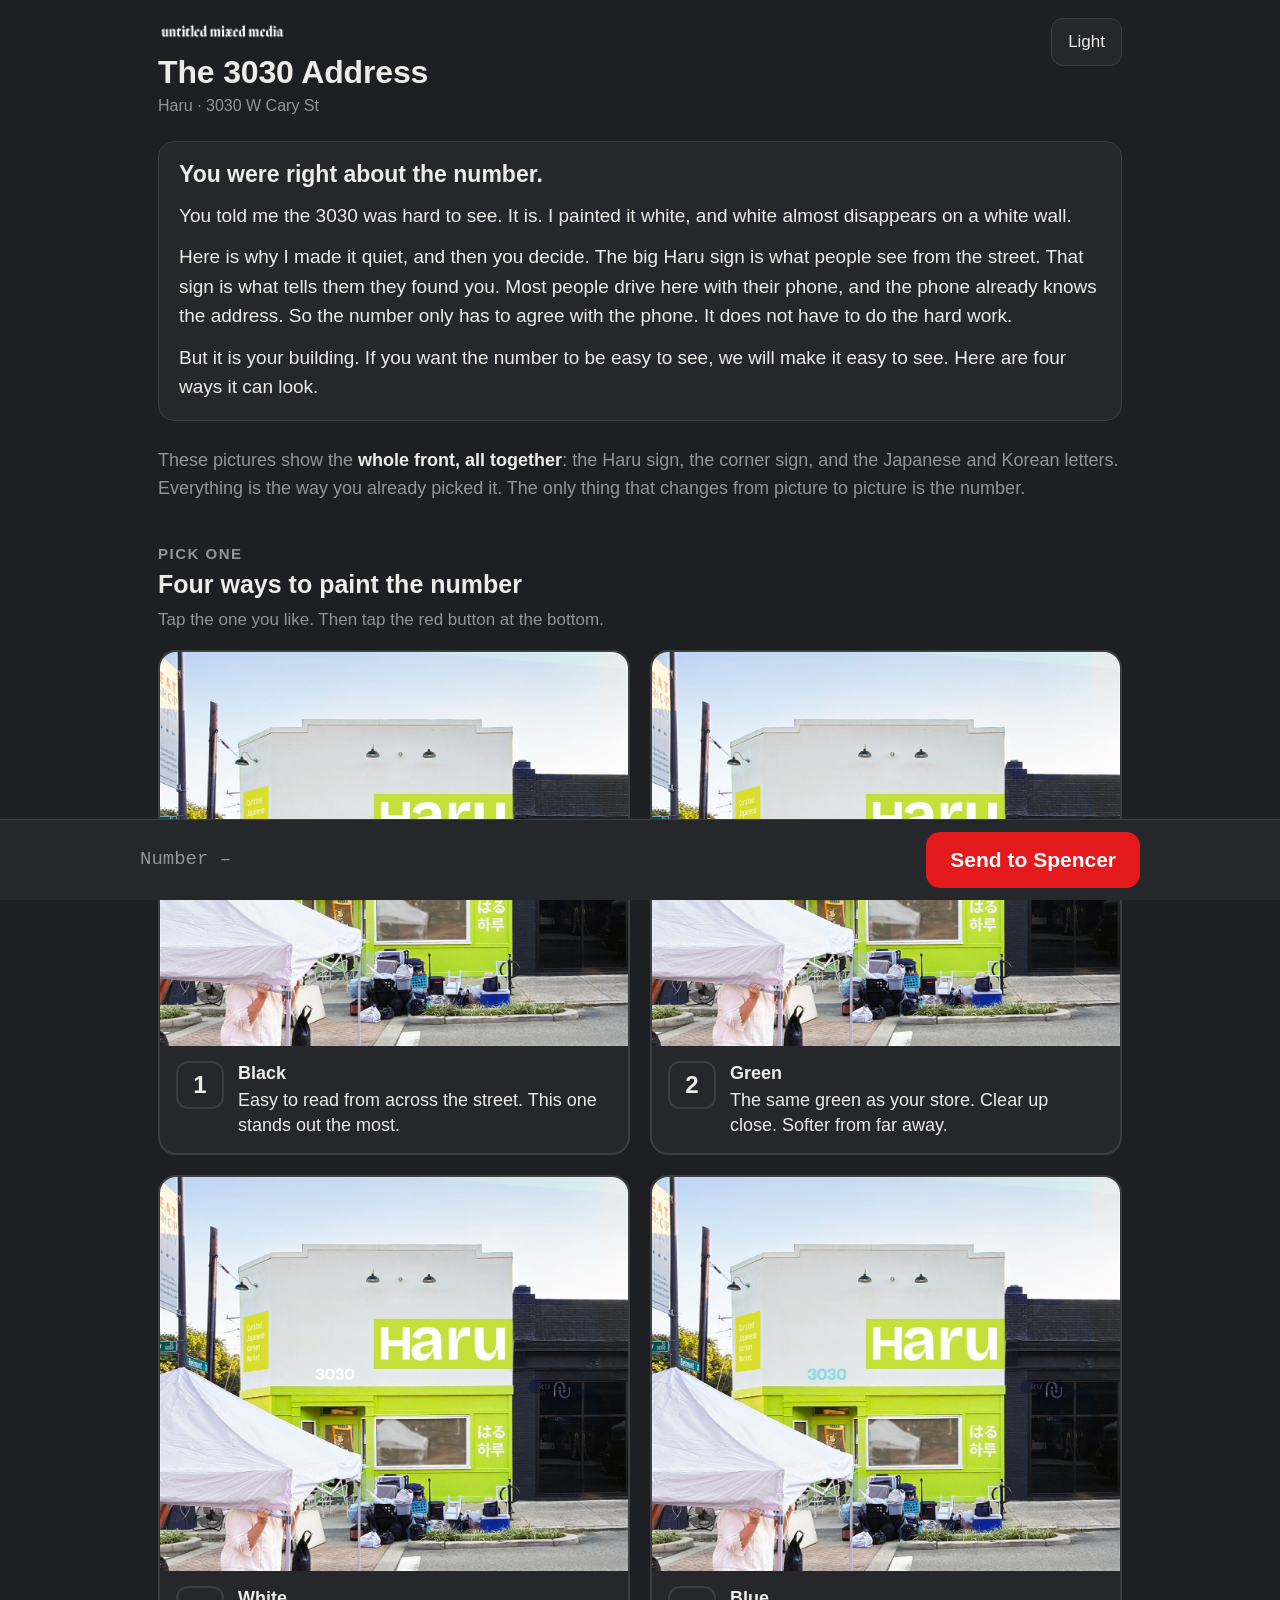
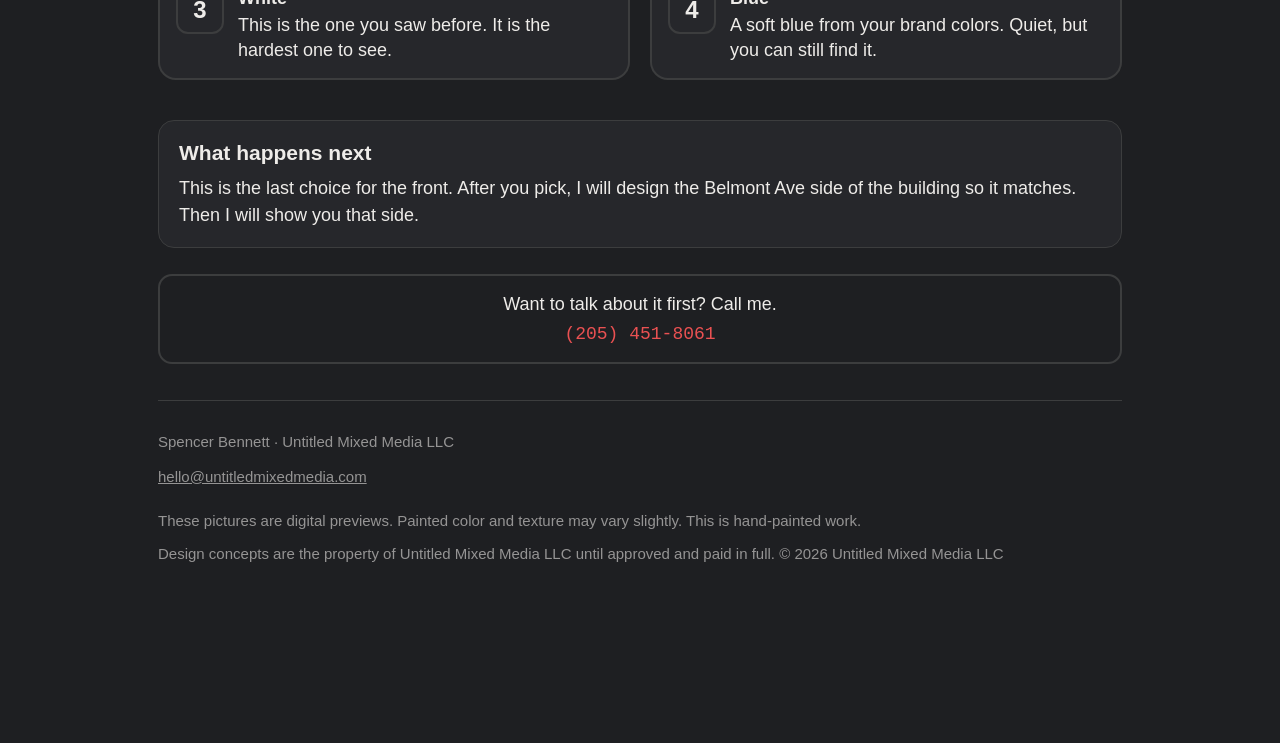
==== address/index.html @ 4c095c8c "Add the 3030 address page at /address/ Kim raised that the white address does not read. She is right" ====
<!DOCTYPE html>
<html lang="en" data-theme="dark">
<head>
<meta charset="utf-8">
<meta name="robots" content="noindex, nofollow">
<meta name="viewport" content="width=device-width, initial-scale=1, viewport-fit=cover">
<title>Haru - The 3030 Address</title>
<style>
  :root{
    --bg:#1E1F22; --surface:#26272B; --line:#3C3D3E;
    --text:#EEECE9; --muted:#959494;
    --accent:#e41a1c; --accent-text:#EA5152;
    --wordmark-invert:0;
    --font-ui:-apple-system,BlinkMacSystemFont,"SF Pro Text","Segoe UI","Helvetica Neue",Arial,sans-serif;
    --font-mono:ui-monospace,"SF Mono",SFMono-Regular,Menlo,Consolas,monospace;
  }
  [data-theme="light"]{
    --bg:#EEECE9; --surface:#FFFFFF; --line:#D0CFCD;
    --text:#000205; --muted:#595A5B;
    --accent:#C4141C; --accent-text:#B3121A;
    --wordmark-invert:1;
  }
  *{box-sizing:border-box}
  html{-webkit-text-size-adjust:100%}
  body{
    margin:0;background:var(--bg);color:var(--text);
    font-family:var(--font-ui);font-size:19px;font-weight:400;line-height:1.55;
    padding-bottom:150px;
  }
  .wrap{
    max-width:660px;margin:0 auto;padding:18px;
    padding-left:max(18px,env(safe-area-inset-left));
    padding-right:max(18px,env(safe-area-inset-right));
  }
  @media (min-width:760px){ .wrap{max-width:1000px} }
  .visually-hidden{
    position:absolute!important;width:1px;height:1px;padding:0;margin:-1px;
    overflow:hidden;clip:rect(0 0 0 0);clip-path:inset(50%);white-space:nowrap;border:0;
  }
  .skip{
    position:absolute;left:-9999px;top:0;z-index:50;background:var(--accent);color:#FFFFFF;
    padding:14px 20px;border-radius:0 0 12px 0;font-size:19px;font-weight:600;text-decoration:none;
  }
  .skip:focus{left:0}

  header{display:flex;align-items:flex-start;justify-content:space-between;gap:14px}
  .wordmark{height:26px;width:auto;display:block;filter:invert(var(--wordmark-invert))}
  h1{font-size:32px;line-height:1.14;margin:10px 0 4px;font-weight:700;letter-spacing:-0.005em}
  .meta{color:var(--muted);font-size:16px;margin:0}
  .toggle{
    flex:none;min-height:48px;min-width:48px;padding:10px 16px;
    border:1px solid var(--line);background:var(--surface);color:var(--text);
    border-radius:12px;font-family:var(--font-ui);font-size:17px;font-weight:500;cursor:pointer;
  }

  .lead{background:var(--surface);border:1px solid var(--line);border-radius:16px;padding:18px 20px;margin:22px 0 0}
  .lead h2{font-size:23px;margin:0 0 12px;font-weight:700;line-height:1.25}
  .lead p{margin:0 0 12px;font-size:19px;line-height:1.55}
  .lead p:last-child{margin-bottom:0}

  .together{margin:26px 0 0;font-size:18px;line-height:1.55;color:var(--muted)}
  .together strong{color:var(--text)}

  .sec{margin-top:40px}
  .eyebrow{color:var(--muted);font-size:15px;font-weight:600;letter-spacing:.1em;text-transform:uppercase;margin:0}
  h2.sec-title{font-size:25px;margin:3px 0 0;font-weight:700;line-height:1.2}
  .note{color:var(--muted);font-size:17px;margin:8px 0 0;line-height:1.5}

  fieldset{border:0;margin:0;padding:0;min-width:0}
  .grid{display:grid;gap:20px;grid-template-columns:1fr;margin-top:18px}
  @media (min-width:640px){ .grid{grid-template-columns:1fr 1fr} }

  .option{display:block;position:relative;margin:0}
  .option input{
    position:absolute;width:1px;height:1px;margin:-1px;
    clip:rect(0 0 0 0);clip-path:inset(50%);overflow:hidden;border:0;padding:0;
  }
  .card{
    display:block;background:var(--surface);
    border:2px solid var(--line);border-radius:18px;overflow:hidden;cursor:pointer;
    transition:border-color .18s ease, transform .18s ease;
  }
  .option input:checked + .card{border-color:var(--accent);border-width:3px;transform:translateY(-2px)}
  .option input:focus-visible + .card{outline:3px solid var(--accent-text);outline-offset:3px}
  .card img{width:100%;height:auto;display:block;background:var(--line)}
  .card-body{display:flex;align-items:flex-start;gap:14px;padding:15px 16px;min-height:56px}
  .num{
    flex:none;font-family:var(--font-ui);font-weight:600;font-size:24px;line-height:1;
    min-width:48px;min-height:48px;display:flex;align-items:center;justify-content:center;
    border:2px solid var(--line);border-radius:12px;
    transition:background-color .18s ease,border-color .18s ease,color .18s ease;
  }
  .option input:checked + .card .num{
    background:var(--accent);border-color:var(--accent);color:#FFFFFF;
    animation:pop .26s cubic-bezier(.25,1,.5,1);
  }
  @keyframes pop{0%{transform:scale(1)}45%{transform:scale(1.14)}100%{transform:scale(1)}}
  .cap{font-size:18px;line-height:1.4}
  .cap b{display:block;font-weight:600;margin-bottom:2px}
  .badge{margin-left:auto;font-weight:600;color:var(--accent-text);font-size:17px;white-space:nowrap}
  .option input:checked + .card .badge::after{content:"\2713 Picked";display:inline-block;animation:fadein .26s ease both}
  @keyframes fadein{from{opacity:0;transform:translateX(6px)}to{opacity:1;transform:none}}

  .next{margin-top:40px;background:var(--surface);border:1px solid var(--line);border-radius:16px;padding:18px 20px}
  .next h2{font-size:21px;margin:0 0 8px;font-weight:700;line-height:1.3}
  .next p{margin:0;font-size:18px;line-height:1.5}

  .bar{
    position:fixed;left:0;right:0;bottom:0;z-index:20;
    background:var(--surface);border-top:1px solid var(--line);
    padding:12px max(16px,env(safe-area-inset-right)) calc(12px + env(safe-area-inset-bottom)) max(16px,env(safe-area-inset-left));
  }
  .bar-inner{max-width:660px;margin:0 auto;display:flex;align-items:center;gap:14px;flex-wrap:wrap}
  @media (min-width:760px){ .bar-inner{max-width:1000px} }
  .picks{font-family:var(--font-mono);font-size:19px}
  .picks .ok{color:var(--accent-text)}
  .picks .todo{color:var(--muted)}
  .send{
    margin-left:auto;min-height:56px;padding:14px 24px;
    background:var(--accent);color:#FFFFFF;border:none;border-radius:14px;
    font-family:var(--font-ui);font-size:21px;font-weight:600;line-height:1.1;cursor:pointer;
    transition:transform .12s ease;
  }
  .send.ready.nudge{animation:nudge .5s cubic-bezier(.25,1,.5,1)}
  @keyframes nudge{0%{transform:scale(1)}40%{transform:scale(1.05)}100%{transform:scale(1)}}
  .send:active{transform:translateY(2px)}
  .send:focus-visible{outline:3px solid var(--accent-text);outline-offset:3px}
  .bar-msg{flex-basis:100%;font-size:17px;color:var(--accent-text);font-weight:600;margin:0}
  .bar-msg:empty{display:none}
  .bar-done{flex-basis:100%;font-size:17px;color:var(--muted);margin:0}
  .bar-done:empty{display:none}
  :focus{scroll-margin-bottom:190px;scroll-margin-top:20px}

  .btn-call{
    display:flex;flex-direction:column;align-items:center;justify-content:center;gap:6px;
    min-height:66px;padding:16px 20px;margin-top:26px;
    border:2px solid var(--line);border-radius:14px;background:transparent;
    color:var(--text);font-size:18px;font-weight:500;text-decoration:none;text-align:center;line-height:1.35;
  }
  .btn-call:focus-visible{outline:3px solid var(--accent-text);outline-offset:3px}
  .btn-call .tel{font-family:var(--font-mono);color:var(--accent-text)}

  footer{margin-top:36px;border-top:1px solid var(--line);padding-top:20px}
  .fine{color:var(--muted);font-size:15px;line-height:1.5;margin:10px 0}
  .fine a{color:inherit;display:inline-block;min-height:44px;padding:12px 0}

  .reveal{animation:rise .5s cubic-bezier(.25,1,.5,1) both}
  @keyframes rise{from{opacity:0;transform:translateY(10px)}to{opacity:1;transform:none}}
  @media (prefers-reduced-motion:reduce){
    *,*::before,*::after{transition-duration:.01ms!important;animation-duration:.01ms!important}
    .option input:checked + .card{transform:none}
  }
</style>
</head>
<body>
<a class="skip" href="#choices">Skip to the pictures</a>
<div class="wrap">
  <header class="reveal">
    <div>
      <img class="wordmark" src="../img/wordmark_white.png" width="537" height="108" alt="Untitled Mixed Media">
      <h1>The 3030 Address</h1>
      <p class="meta">Haru &middot; 3030 W Cary St</p>
    </div>
    <button type="button" class="toggle" id="themeToggle" aria-pressed="false">Light</button>
  </header>

  <section class="lead reveal" style="animation-delay:.06s" aria-labelledby="leadH">
    <h2 id="leadH">You were right about the number.</h2>
    <p>You told me the 3030 was hard to see. It is. I painted it white, and white almost disappears on a white wall.</p>
    <p>Here is why I made it quiet, and then you decide. The big Haru sign is what people see from the street. That sign is what tells them they found you. Most people drive here with their phone, and the phone already knows the address. So the number only has to agree with the phone. It does not have to do the hard work.</p>
    <p>But it is your building. If you want the number to be easy to see, we will make it easy to see. Here are four ways it can look.</p>
  </section>

  <p class="together">These pictures show the <strong>whole front, all together</strong>: the Haru sign, the corner sign, and the Japanese and Korean letters. Everything is the way you already picked it. The only thing that changes from picture to picture is the number.</p>

  <section class="sec" id="choices" aria-labelledby="pickH">
    <fieldset>
      <legend class="visually-hidden">The 3030 address. Pick one of four colors.</legend>
      <p class="eyebrow">Pick one</p>
      <h2 class="sec-title" id="pickH">Four ways to paint the number</h2>
      <p class="note">Tap the one you like. Then tap the red button at the bottom.</p>
      <div class="grid">
        <label class="option">
          <input type="radio" name="addr" value="1">
          <span class="card">
            <img src="../img/addr-1-black.jpg" width="1200" height="1009" alt="The front of the building with the address 3030 painted in black on the white wall.">
            <span class="card-body">
              <span class="num" aria-hidden="true">1</span>
              <span class="cap"><b>Black</b>Easy to read from across the street. This one stands out the most.</span>
              <span class="badge"></span>
            </span>
          </span>
        </label>
        <label class="option">
          <input type="radio" name="addr" value="2">
          <span class="card">
            <img src="../img/addr-2-green.jpg" width="1200" height="1009" alt="The front of the building with the address 3030 painted in the same green as the store." loading="lazy">
            <span class="card-body">
              <span class="num" aria-hidden="true">2</span>
              <span class="cap"><b>Green</b>The same green as your store. Clear up close. Softer from far away.</span>
              <span class="badge"></span>
            </span>
          </span>
        </label>
        <label class="option">
          <input type="radio" name="addr" value="3">
          <span class="card">
            <img src="../img/addr-3-white.jpg" width="1200" height="1009" alt="The front of the building with the address 3030 painted in white, the version shown before." loading="lazy">
            <span class="card-body">
              <span class="num" aria-hidden="true">3</span>
              <span class="cap"><b>White</b>This is the one you saw before. It is the hardest one to see.</span>
              <span class="badge"></span>
            </span>
          </span>
        </label>
        <label class="option">
          <input type="radio" name="addr" value="4">
          <span class="card">
            <img src="../img/addr-4-blue.jpg" width="1200" height="1009" alt="The front of the building with the address 3030 painted in a soft blue from the Haru brand colors." loading="lazy">
            <span class="card-body">
              <span class="num" aria-hidden="true">4</span>
              <span class="cap"><b>Blue</b>A soft blue from your brand colors. Quiet, but you can still find it.</span>
              <span class="badge"></span>
            </span>
          </span>
        </label>
      </div>
    </fieldset>
  </section>

  <section class="next" aria-labelledby="nextH">
    <h2 id="nextH">What happens next</h2>
    <p>This is the last choice for the front. After you pick, I will design the Belmont Ave side of the building so it matches. Then I will show you that side.</p>
  </section>

  <a class="btn-call" href="tel:+12054518061">
    <span>Want to talk about it first? Call me.</span>
    <span class="tel">(205)&nbsp;451-8061</span>
  </a>

  <footer>
    <p class="fine">Spencer Bennett &middot; Untitled Mixed Media LLC<br><a href="mailto:hello@untitledmixedmedia.com">hello@untitledmixedmedia.com</a></p>
    <p class="fine">These pictures are digital previews. Painted color and texture may vary slightly. This is hand-painted work.</p>
    <p class="fine">Design concepts are the property of Untitled Mixed Media LLC until approved and paid in full. &copy; 2026 Untitled Mixed Media LLC</p>
  </footer>
</div>

<div class="bar" role="region" aria-label="Your choice">
  <span class="visually-hidden" id="picksSR" aria-live="polite">No color picked yet.</span>
  <div class="bar-inner">
    <span class="picks" id="picks" aria-hidden="true"><span class="todo">Number &ndash;</span></span>
    <button type="button" class="send" id="send">Send to Spencer</button>
    <p class="bar-msg" id="barMsg" role="alert"></p>
    <p class="bar-done" id="barDone"></p>
  </div>
</div>

<script>
(function(){
  var doc=document.documentElement, params=new URLSearchParams(location.search), toggle=document.getElementById('themeToggle');
  function applyTheme(t){
    doc.setAttribute('data-theme',t);
    toggle.setAttribute('aria-pressed', t==='light'?'true':'false');
    toggle.textContent = t==='light'?'Dark':'Light';
  }
  var saved=params.get('theme');
  try{ saved = saved || localStorage.getItem('haru-theme'); }catch(e){}
  applyTheme(saved==='light'?'light':'dark');
  toggle.addEventListener('click',function(){
    applyTheme(doc.getAttribute('data-theme')==='light'?'dark':'light');
    try{ localStorage.setItem('haru-theme', doc.getAttribute('data-theme')); }catch(e){}
  });

  var NAMES={'1':'black','2':'green','3':'white','4':'blue'};
  var picked=null, celebrated=false;
  var picks=document.getElementById('picks'), picksSR=document.getElementById('picksSR');
  var barMsg=document.getElementById('barMsg'), barDone=document.getElementById('barDone'), send=document.getElementById('send');

  function update(){
    while(picks.firstChild) picks.removeChild(picks.firstChild);
    var s=document.createElement('span');
    s.textContent = picked ? ('Number ' + picked) : 'Number –';
    s.className = picked ? 'ok' : 'todo';
    picks.appendChild(s);
    picksSR.textContent = picked ? ('You picked number ' + picked + ', ' + NAMES[picked] + '.') : 'No color picked yet.';
    send.classList.toggle('ready', !!picked);
    if(picked){
      barMsg.textContent='';
      barDone.textContent='You picked ' + NAMES[picked] + '. Now tap Send to Spencer.';
      if(!celebrated){ celebrated=true; send.classList.add('nudge'); setTimeout(function(){ send.classList.remove('nudge'); },600); }
    } else { barDone.textContent=''; celebrated=false; }
  }

  Array.prototype.forEach.call(document.querySelectorAll('input[name=addr]'), function(r){
    r.addEventListener('change', function(){ picked=r.value; update(); });
  });

  send.addEventListener('click', function(){
    if(!picked){
      barMsg.textContent='Please tap one of the four pictures first.';
      document.getElementById('choices').scrollIntoView({block:'start', behavior:'smooth'});
      return;
    }
    location.href='sms:+12054518061&body=' + encodeURIComponent('Haru: for the 3030 address I pick number ' + picked + ', the ' + NAMES[picked] + ' one.');
  });

  update();
})();
</script>
</body>
</html>
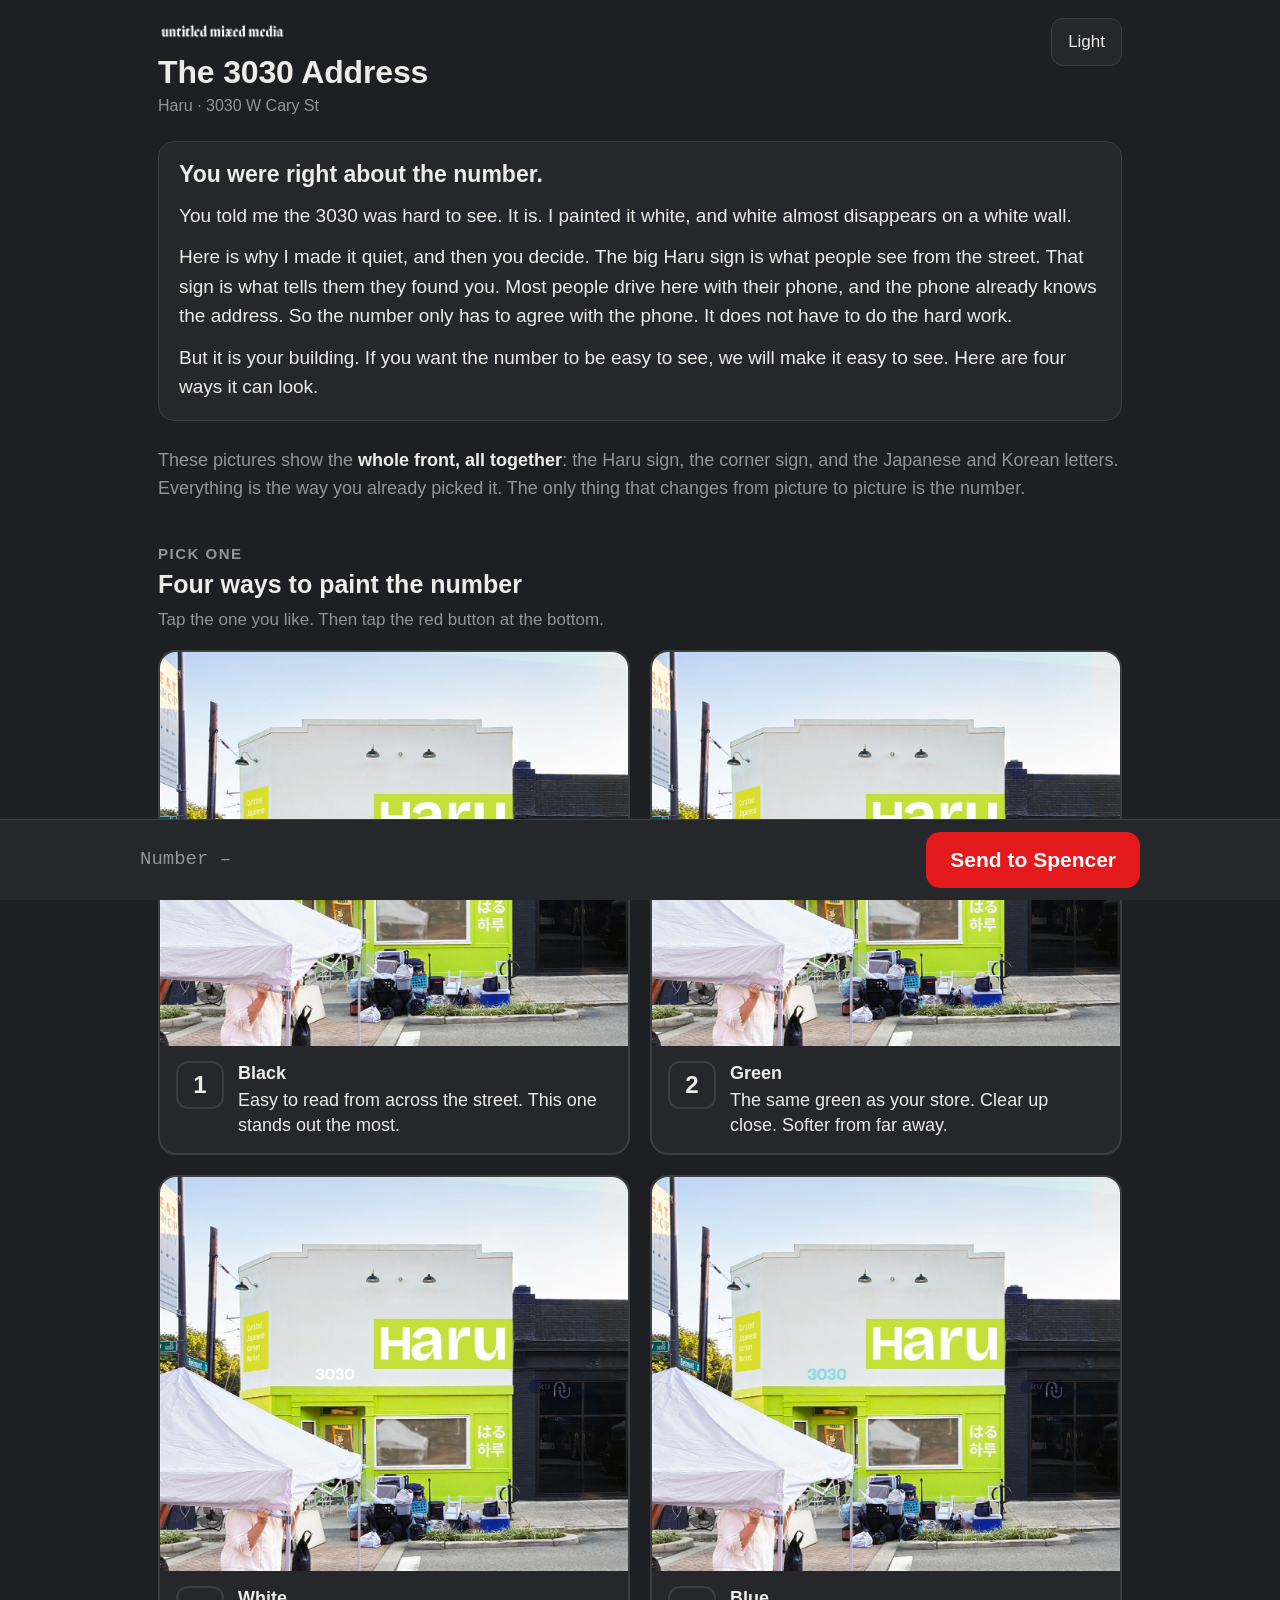
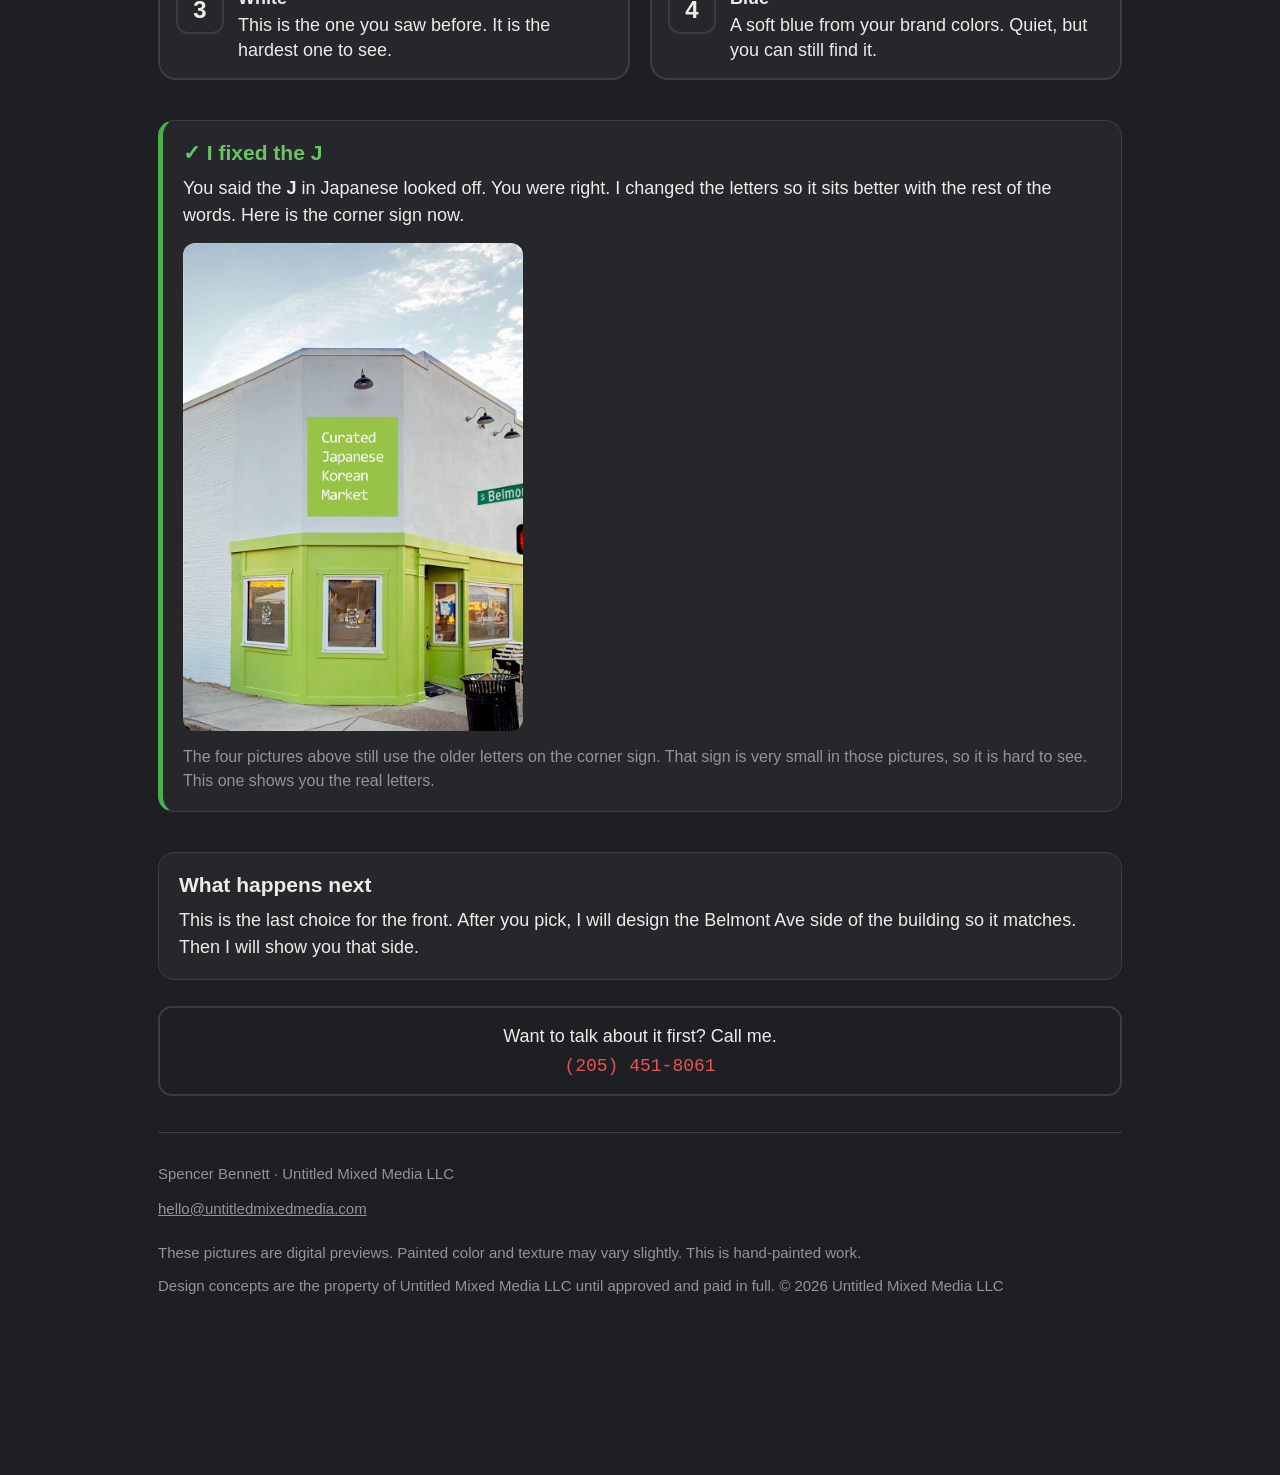
==== commit aaa5875c: "Show the corrected corner on the address page The corner fix went onto /confirm/, which Kim has alre" ====
--- a/address/index.html
+++ b/address/index.html
@@ -100,6 +100,18 @@
   .badge{margin-left:auto;font-weight:600;color:var(--accent-text);font-size:17px;white-space:nowrap}
   .option input:checked + .card .badge::after{content:"\2713 Picked";display:inline-block;animation:fadein .26s ease both}
   @keyframes fadein{from{opacity:0;transform:translateX(6px)}to{opacity:1;transform:none}}
+
+  .fixed{
+    margin-top:40px;background:var(--surface);
+    border:1px solid var(--line);border-left:5px solid #4daf4a;
+    border-radius:16px;padding:18px 20px;
+  }
+  .fixed h2{font-size:21px;margin:0 0 8px;font-weight:700;line-height:1.3;color:#69C466}
+  [data-theme="light"] .fixed{border-left-color:#3D8B3A}
+  [data-theme="light"] .fixed h2{color:#2F7A2C}
+  .fixed p{margin:0 0 14px;font-size:18px;line-height:1.5}
+  .fixed img{width:100%;max-width:340px;height:auto;display:block;border-radius:12px;margin:0 0 14px}
+  .fixed .small{margin:0;font-size:16px;color:var(--muted)}
 
   .next{margin-top:40px;background:var(--surface);border:1px solid var(--line);border-radius:16px;padding:18px 20px}
   .next h2{font-size:21px;margin:0 0 8px;font-weight:700;line-height:1.3}
@@ -228,6 +240,13 @@
     </fieldset>
   </section>
 
+  <section class="fixed" aria-labelledby="fixH">
+    <h2 id="fixH">&#10003; I fixed the J</h2>
+    <p>You said the <strong>J</strong> in Japanese looked off. You were right. I changed the letters so it sits better with the rest of the words. Here is the corner sign now.</p>
+    <img src="../img/corner-revised.jpg" width="835" height="1200" alt="The corner sign with the corrected letters. It reads Curated, Japanese, Korean, Market in white on the green box." loading="lazy">
+    <p class="small">The four pictures above still use the older letters on the corner sign. That sign is very small in those pictures, so it is hard to see. This one shows you the real letters.</p>
+  </section>
+
   <section class="next" aria-labelledby="nextH">
     <h2 id="nextH">What happens next</h2>
     <p>This is the last choice for the front. After you pick, I will design the Belmont Ave side of the building so it matches. Then I will show you that side.</p>
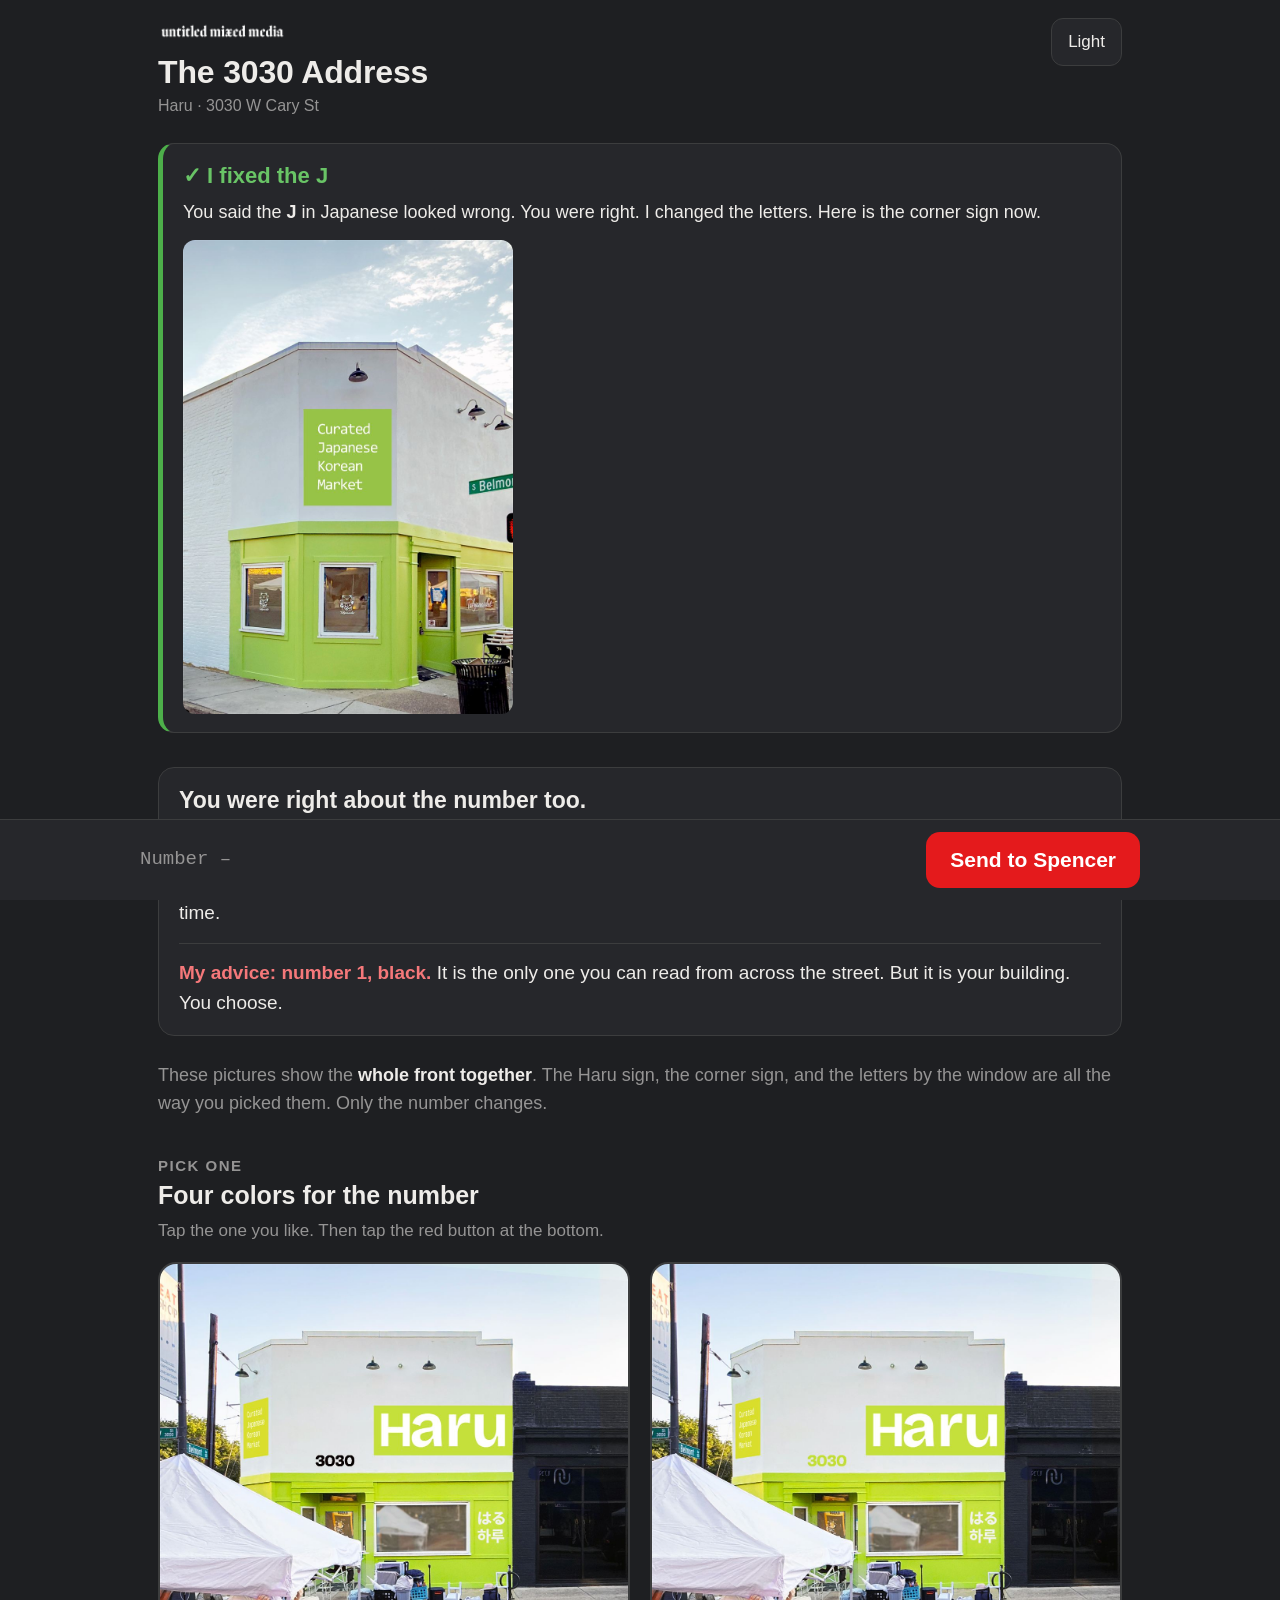
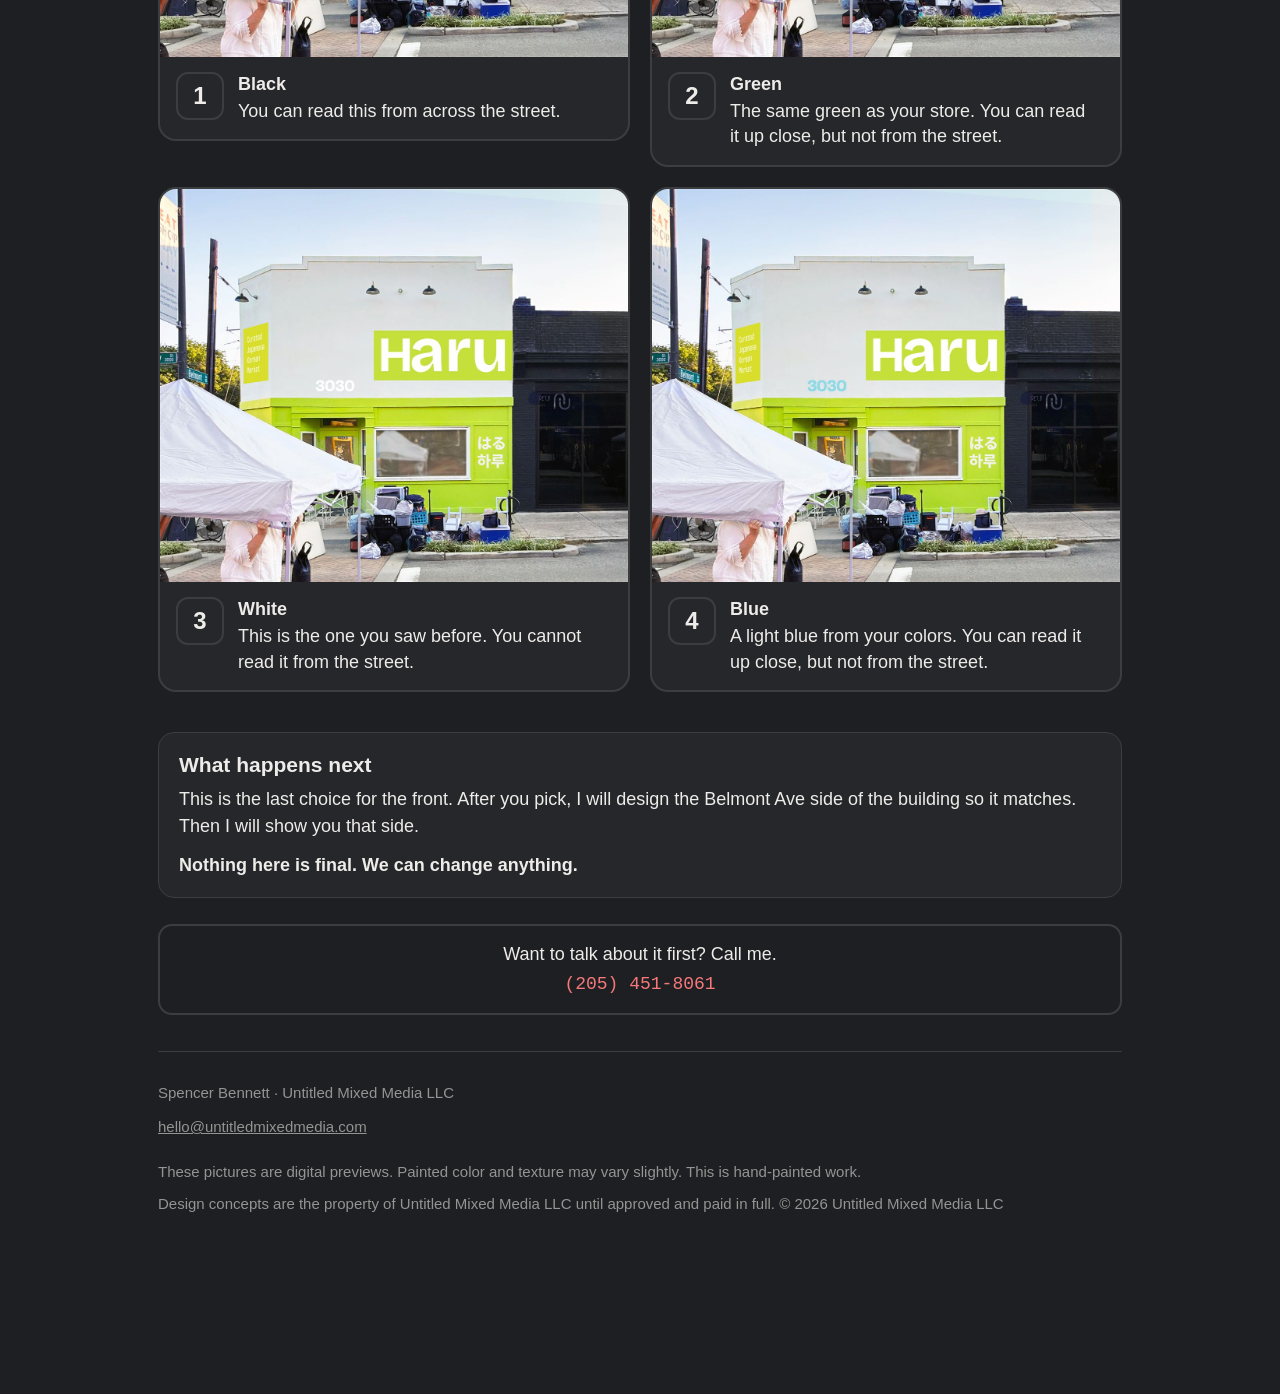
==== commit 3ae9cff6: "Rewrite the address page: lead with the fix, drop the defense - "I fixed the J" moves above the ask." ====
--- a/address/index.html
+++ b/address/index.html
@@ -9,7 +9,10 @@
   :root{
     --bg:#1E1F22; --surface:#26272B; --line:#3C3D3E;
     --text:#EEECE9; --muted:#959494;
-    --accent:#e41a1c; --accent-text:#EA5152;
+    /* accent-text is lightened from #EA5152: that tint measured 4.12:1 on the
+       card surface, under the 4.5 needed for normal-size text. */
+    --accent:#e41a1c; --accent-text:#F5787A;
+    --ok:#4daf4a; --ok-text:#69C466;
     --wordmark-invert:0;
     --font-ui:-apple-system,BlinkMacSystemFont,"SF Pro Text","Segoe UI","Helvetica Neue",Arial,sans-serif;
     --font-mono:ui-monospace,"SF Mono",SFMono-Regular,Menlo,Consolas,monospace;
@@ -18,6 +21,7 @@
     --bg:#EEECE9; --surface:#FFFFFF; --line:#D0CFCD;
     --text:#000205; --muted:#595A5B;
     --accent:#C4141C; --accent-text:#B3121A;
+    --ok:#3D8B3A; --ok-text:#2F7A2C;
     --wordmark-invert:1;
   }
   *{box-sizing:border-box}
@@ -53,15 +57,26 @@
     border-radius:12px;font-family:var(--font-ui);font-size:17px;font-weight:500;cursor:pointer;
   }
 
-  .lead{background:var(--surface);border:1px solid var(--line);border-radius:16px;padding:18px 20px;margin:22px 0 0}
+  .fixed{
+    margin-top:24px;background:var(--surface);
+    border:1px solid var(--line);border-left:5px solid var(--ok);
+    border-radius:16px;padding:18px 20px;
+  }
+  .fixed h2{font-size:22px;margin:0 0 8px;font-weight:700;line-height:1.3;color:var(--ok-text)}
+  .fixed p{margin:0 0 14px;font-size:18px;line-height:1.5}
+  .fixed img{width:100%;max-width:330px;height:auto;display:block;border-radius:12px;margin:0}
+
+  .lead{background:var(--surface);border:1px solid var(--line);border-radius:16px;padding:18px 20px;margin:34px 0 0}
   .lead h2{font-size:23px;margin:0 0 12px;font-weight:700;line-height:1.25}
   .lead p{margin:0 0 12px;font-size:19px;line-height:1.55}
   .lead p:last-child{margin-bottom:0}
+  .advice{border-top:1px solid var(--line);padding-top:14px;margin-top:16px!important}
+  .advice b{color:var(--accent-text)}
 
   .together{margin:26px 0 0;font-size:18px;line-height:1.55;color:var(--muted)}
   .together strong{color:var(--text)}
 
-  .sec{margin-top:40px}
+  .sec{margin-top:36px}
   .eyebrow{color:var(--muted);font-size:15px;font-weight:600;letter-spacing:.1em;text-transform:uppercase;margin:0}
   h2.sec-title{font-size:25px;margin:3px 0 0;font-weight:700;line-height:1.2}
   .note{color:var(--muted);font-size:17px;margin:8px 0 0;line-height:1.5}
@@ -101,21 +116,11 @@
   .option input:checked + .card .badge::after{content:"\2713 Picked";display:inline-block;animation:fadein .26s ease both}
   @keyframes fadein{from{opacity:0;transform:translateX(6px)}to{opacity:1;transform:none}}
 
-  .fixed{
-    margin-top:40px;background:var(--surface);
-    border:1px solid var(--line);border-left:5px solid #4daf4a;
-    border-radius:16px;padding:18px 20px;
-  }
-  .fixed h2{font-size:21px;margin:0 0 8px;font-weight:700;line-height:1.3;color:#69C466}
-  [data-theme="light"] .fixed{border-left-color:#3D8B3A}
-  [data-theme="light"] .fixed h2{color:#2F7A2C}
-  .fixed p{margin:0 0 14px;font-size:18px;line-height:1.5}
-  .fixed img{width:100%;max-width:340px;height:auto;display:block;border-radius:12px;margin:0 0 14px}
-  .fixed .small{margin:0;font-size:16px;color:var(--muted)}
-
   .next{margin-top:40px;background:var(--surface);border:1px solid var(--line);border-radius:16px;padding:18px 20px}
   .next h2{font-size:21px;margin:0 0 8px;font-weight:700;line-height:1.3}
-  .next p{margin:0;font-size:18px;line-height:1.5}
+  .next p{margin:0 0 12px;font-size:18px;line-height:1.5}
+  .next p:last-child{margin-bottom:0}
+  .safety{font-weight:600;color:var(--text)!important}
 
   .bar{
     position:fixed;left:0;right:0;bottom:0;z-index:20;
@@ -176,20 +181,26 @@
     <button type="button" class="toggle" id="themeToggle" aria-pressed="false">Light</button>
   </header>
 
-  <section class="lead reveal" style="animation-delay:.06s" aria-labelledby="leadH">
-    <h2 id="leadH">You were right about the number.</h2>
-    <p>You told me the 3030 was hard to see. It is. I painted it white, and white almost disappears on a white wall.</p>
-    <p>Here is why I made it quiet, and then you decide. The big Haru sign is what people see from the street. That sign is what tells them they found you. Most people drive here with their phone, and the phone already knows the address. So the number only has to agree with the phone. It does not have to do the hard work.</p>
-    <p>But it is your building. If you want the number to be easy to see, we will make it easy to see. Here are four ways it can look.</p>
+  <section class="fixed reveal" style="animation-delay:.06s" aria-labelledby="fixH">
+    <h2 id="fixH">&#10003; I fixed the J</h2>
+    <p>You said the <strong>J</strong> in Japanese looked wrong. You were right. I changed the letters. Here is the corner sign now.</p>
+    <img src="../img/corner-revised.jpg" width="835" height="1200" alt="The corner sign with the corrected letters. It reads Curated, Japanese, Korean, Market in white on the green box.">
   </section>
 
-  <p class="together">These pictures show the <strong>whole front, all together</strong>: the Haru sign, the corner sign, and the Japanese and Korean letters. Everything is the way you already picked it. The only thing that changes from picture to picture is the number.</p>
+  <section class="lead reveal" style="animation-delay:.12s" aria-labelledby="leadH">
+    <h2 id="leadH">You were right about the number too.</h2>
+    <p>In the pictures I sent you, the 3030 was white. On a white wall you cannot read it from the street.</p>
+    <p>People use that number to find your door. Delivery drivers. Taxi drivers. Customers coming to you for the first time.</p>
+    <p class="advice"><b>My advice: number 1, black.</b> It is the only one you can read from across the street. But it is your building. You choose.</p>
+  </section>
+
+  <p class="together">These pictures show the <strong>whole front together</strong>. The Haru sign, the corner sign, and the letters by the window are all the way you picked them. Only the number changes.</p>
 
   <section class="sec" id="choices" aria-labelledby="pickH">
     <fieldset>
       <legend class="visually-hidden">The 3030 address. Pick one of four colors.</legend>
       <p class="eyebrow">Pick one</p>
-      <h2 class="sec-title" id="pickH">Four ways to paint the number</h2>
+      <h2 class="sec-title" id="pickH">Four colors for the number</h2>
       <p class="note">Tap the one you like. Then tap the red button at the bottom.</p>
       <div class="grid">
         <label class="option">
@@ -198,7 +209,7 @@
             <img src="../img/addr-1-black.jpg" width="1200" height="1009" alt="The front of the building with the address 3030 painted in black on the white wall.">
             <span class="card-body">
               <span class="num" aria-hidden="true">1</span>
-              <span class="cap"><b>Black</b>Easy to read from across the street. This one stands out the most.</span>
+              <span class="cap"><b>Black</b>You can read this from across the street.</span>
               <span class="badge"></span>
             </span>
           </span>
@@ -206,10 +217,10 @@
         <label class="option">
           <input type="radio" name="addr" value="2">
           <span class="card">
-            <img src="../img/addr-2-green.jpg" width="1200" height="1009" alt="The front of the building with the address 3030 painted in the same green as the store." loading="lazy">
+            <img src="../img/addr-2-green.jpg" width="1200" height="1009" alt="The front of the building with the address 3030 in the same green as the store." loading="lazy">
             <span class="card-body">
               <span class="num" aria-hidden="true">2</span>
-              <span class="cap"><b>Green</b>The same green as your store. Clear up close. Softer from far away.</span>
+              <span class="cap"><b>Green</b>The same green as your store. You can read it up close, but not from the street.</span>
               <span class="badge"></span>
             </span>
           </span>
@@ -217,10 +228,10 @@
         <label class="option">
           <input type="radio" name="addr" value="3">
           <span class="card">
-            <img src="../img/addr-3-white.jpg" width="1200" height="1009" alt="The front of the building with the address 3030 painted in white, the version shown before." loading="lazy">
+            <img src="../img/addr-3-white.jpg" width="1200" height="1009" alt="The front of the building with the address 3030 in white, the version shown before." loading="lazy">
             <span class="card-body">
               <span class="num" aria-hidden="true">3</span>
-              <span class="cap"><b>White</b>This is the one you saw before. It is the hardest one to see.</span>
+              <span class="cap"><b>White</b>This is the one you saw before. You cannot read it from the street.</span>
               <span class="badge"></span>
             </span>
           </span>
@@ -228,10 +239,10 @@
         <label class="option">
           <input type="radio" name="addr" value="4">
           <span class="card">
-            <img src="../img/addr-4-blue.jpg" width="1200" height="1009" alt="The front of the building with the address 3030 painted in a soft blue from the Haru brand colors." loading="lazy">
+            <img src="../img/addr-4-blue.jpg" width="1200" height="1009" alt="The front of the building with the address 3030 in a light blue from the Haru brand colors." loading="lazy">
             <span class="card-body">
               <span class="num" aria-hidden="true">4</span>
-              <span class="cap"><b>Blue</b>A soft blue from your brand colors. Quiet, but you can still find it.</span>
+              <span class="cap"><b>Blue</b>A light blue from your colors. You can read it up close, but not from the street.</span>
               <span class="badge"></span>
             </span>
           </span>
@@ -240,16 +251,10 @@
     </fieldset>
   </section>
 
-  <section class="fixed" aria-labelledby="fixH">
-    <h2 id="fixH">&#10003; I fixed the J</h2>
-    <p>You said the <strong>J</strong> in Japanese looked off. You were right. I changed the letters so it sits better with the rest of the words. Here is the corner sign now.</p>
-    <img src="../img/corner-revised.jpg" width="835" height="1200" alt="The corner sign with the corrected letters. It reads Curated, Japanese, Korean, Market in white on the green box." loading="lazy">
-    <p class="small">The four pictures above still use the older letters on the corner sign. That sign is very small in those pictures, so it is hard to see. This one shows you the real letters.</p>
-  </section>
-
   <section class="next" aria-labelledby="nextH">
     <h2 id="nextH">What happens next</h2>
     <p>This is the last choice for the front. After you pick, I will design the Belmont Ave side of the building so it matches. Then I will show you that side.</p>
+    <p class="safety">Nothing here is final. We can change anything.</p>
   </section>
 
   <a class="btn-call" href="tel:+12054518061">
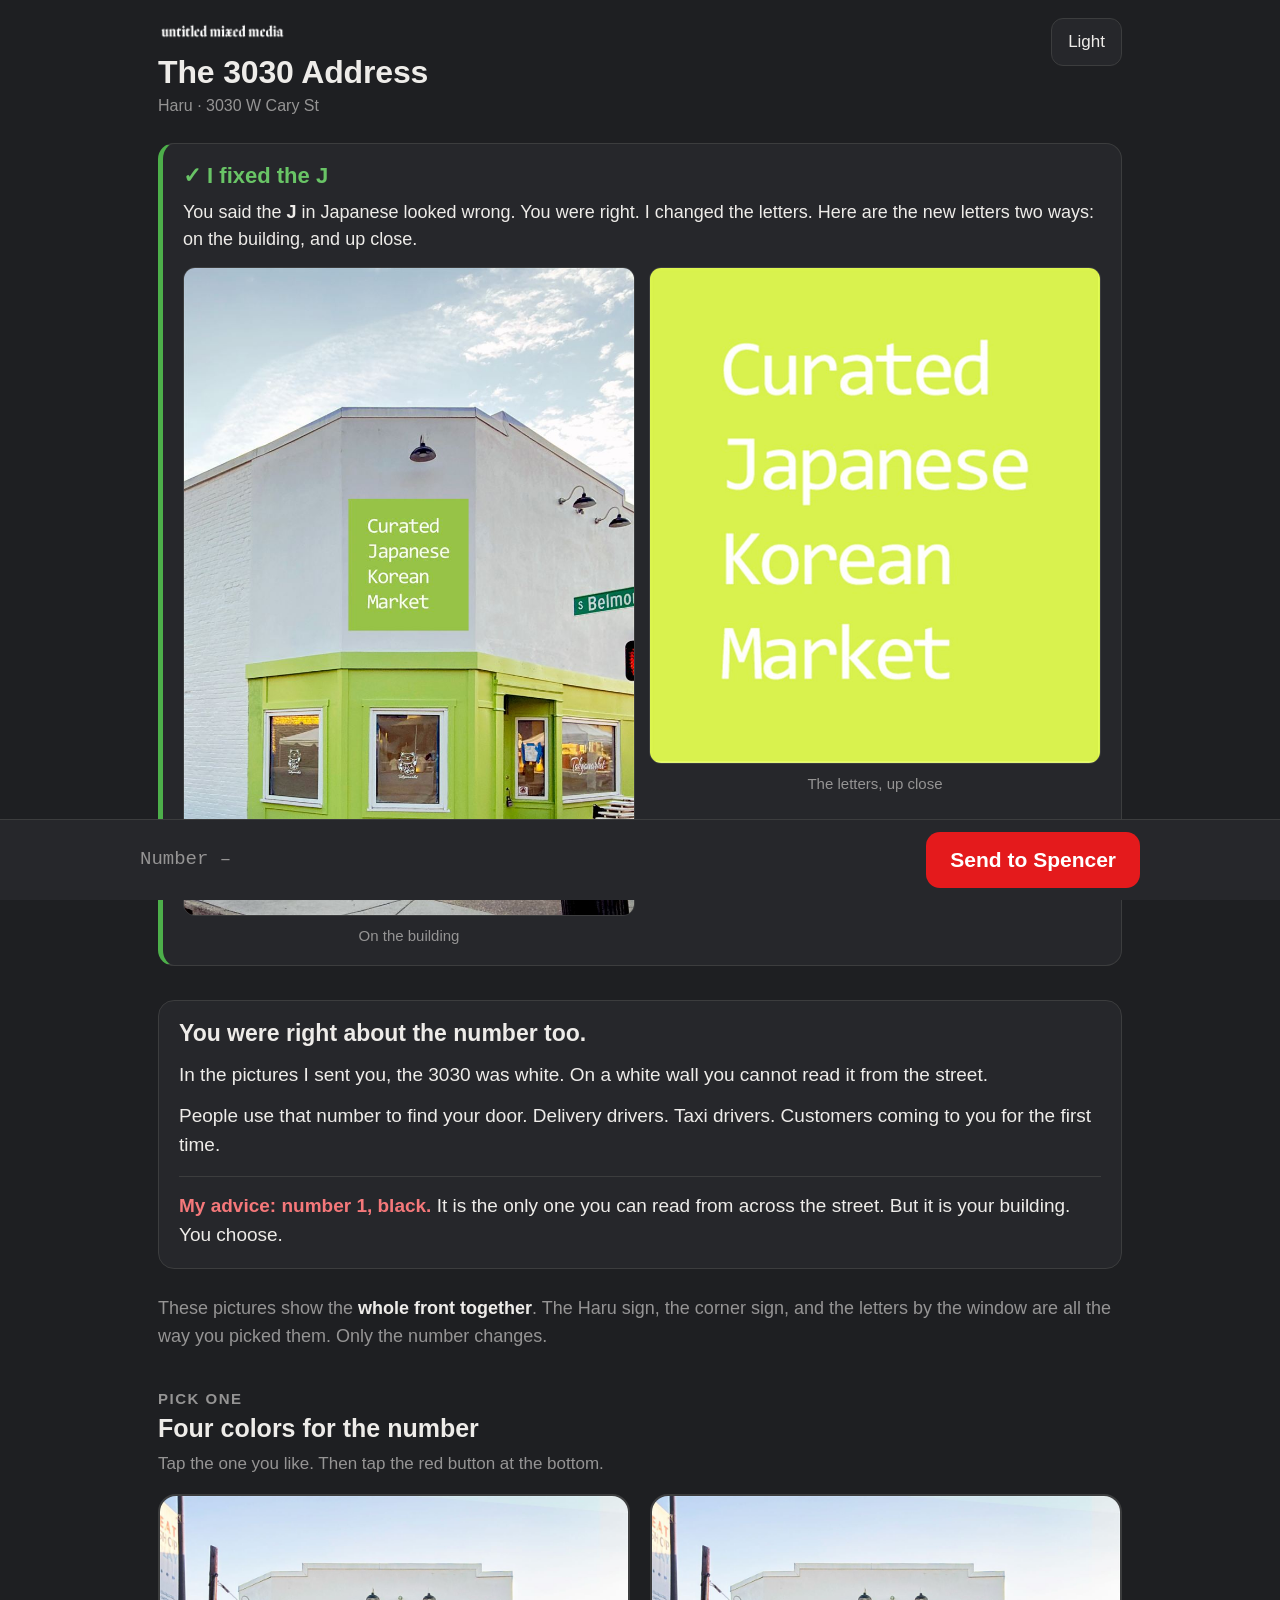
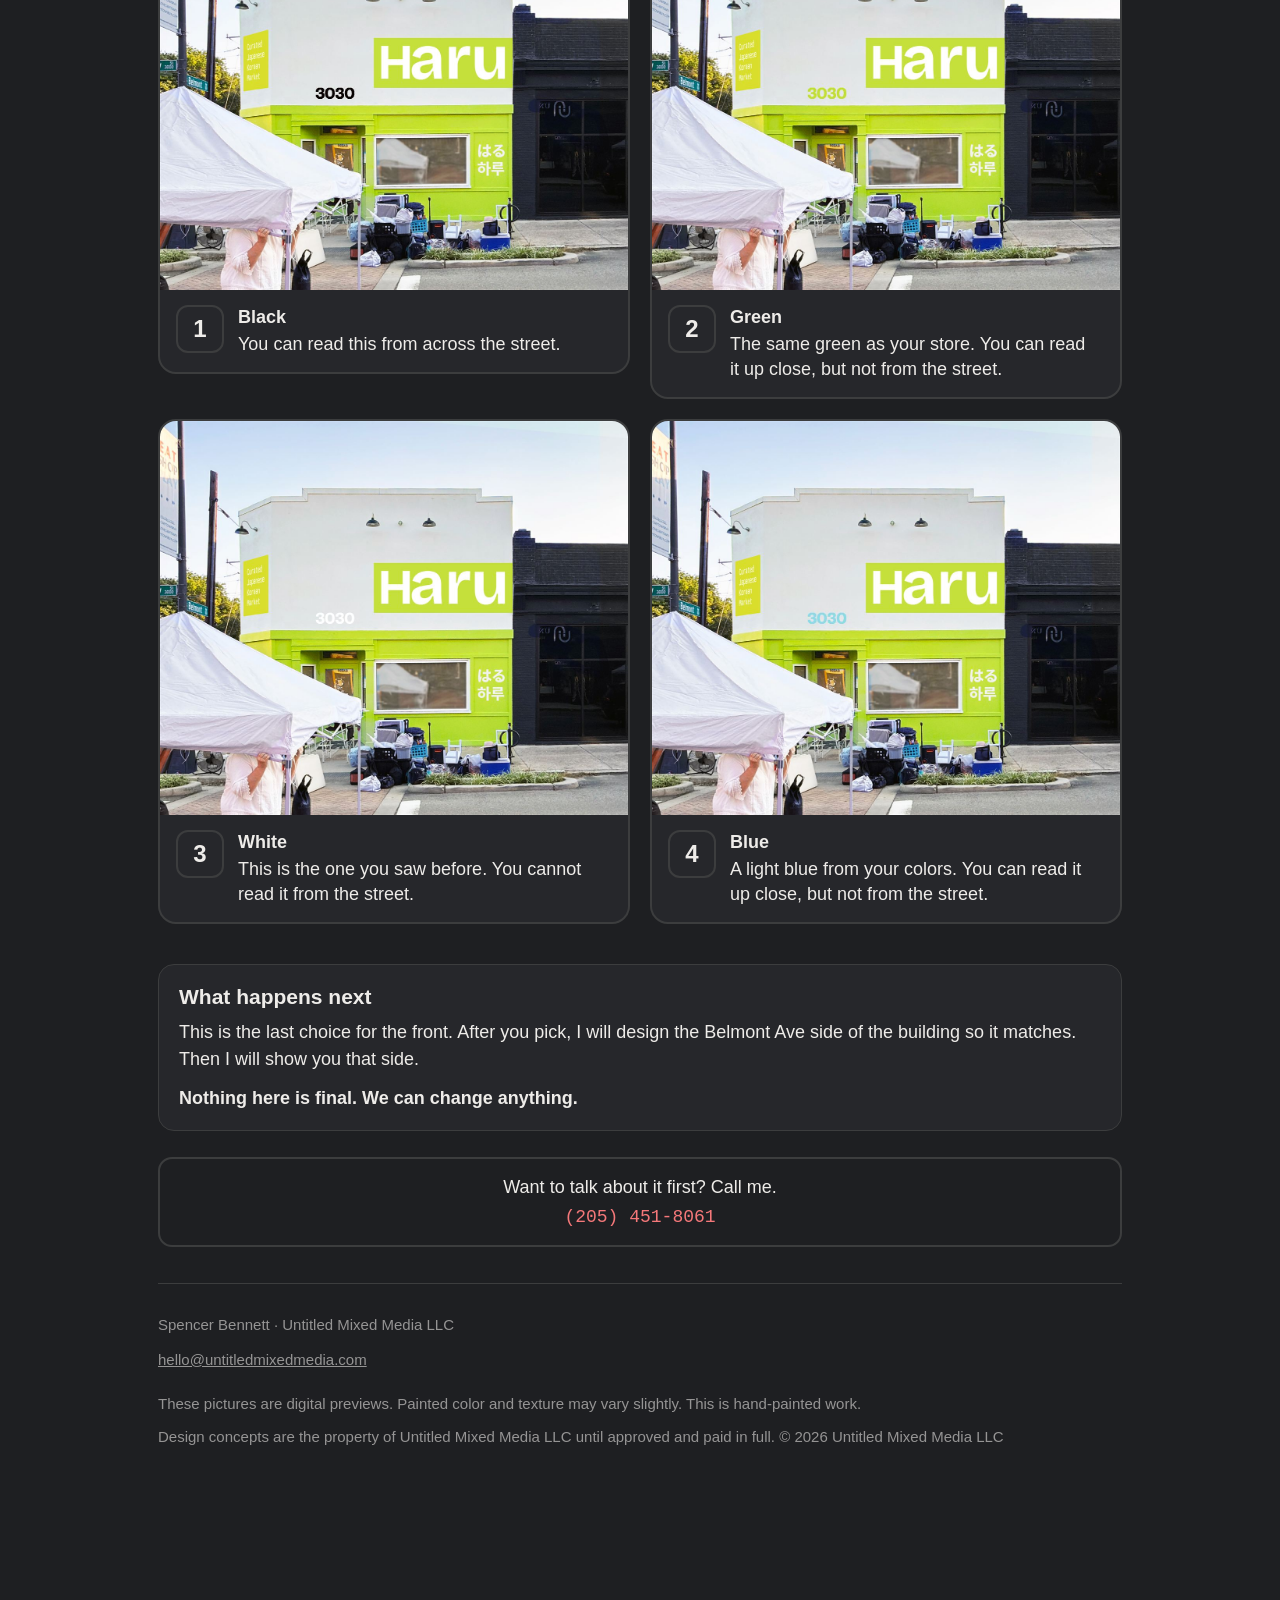
==== commit 70db9370: "Add the clean corner artwork alongside the building mockup Spencer supplied flat artwork of just the" ====
--- a/address/index.html
+++ b/address/index.html
@@ -64,7 +64,11 @@
   }
   .fixed h2{font-size:22px;margin:0 0 8px;font-weight:700;line-height:1.3;color:var(--ok-text)}
   .fixed p{margin:0 0 14px;font-size:18px;line-height:1.5}
-  .fixed img{width:100%;max-width:330px;height:auto;display:block;border-radius:12px;margin:0}
+  .fixed-imgs{display:grid;gap:14px;grid-template-columns:1fr;margin:0}
+  @media (min-width:520px){ .fixed-imgs{grid-template-columns:1fr 1fr} }
+  .fixed-imgs figure{margin:0}
+  .fixed-imgs img{width:100%;height:auto;display:block;border-radius:12px;border:1px solid var(--line)}
+  .fixed-imgs figcaption{margin-top:8px;font-size:15px;color:var(--muted);text-align:center}
 
   .lead{background:var(--surface);border:1px solid var(--line);border-radius:16px;padding:18px 20px;margin:34px 0 0}
   .lead h2{font-size:23px;margin:0 0 12px;font-weight:700;line-height:1.25}
@@ -183,8 +187,17 @@
 
   <section class="fixed reveal" style="animation-delay:.06s" aria-labelledby="fixH">
     <h2 id="fixH">&#10003; I fixed the J</h2>
-    <p>You said the <strong>J</strong> in Japanese looked wrong. You were right. I changed the letters. Here is the corner sign now.</p>
-    <img src="../img/corner-revised.jpg" width="835" height="1200" alt="The corner sign with the corrected letters. It reads Curated, Japanese, Korean, Market in white on the green box.">
+    <p>You said the <strong>J</strong> in Japanese looked wrong. You were right. I changed the letters. Here are the new letters two ways: on the building, and up close.</p>
+    <div class="fixed-imgs">
+      <figure>
+        <img src="../img/corner-revised.jpg" width="835" height="1200" alt="The corner sign with the corrected letters, shown on the building corner. It reads Curated, Japanese, Korean, Market in white on the green box.">
+        <figcaption>On the building</figcaption>
+      </figure>
+      <figure>
+        <img src="../img/corner-letters-clear.jpg" width="818" height="900" alt="The corrected letters by themselves, larger and easier to read. It reads Curated, Japanese, Korean, Market in white on green.">
+        <figcaption>The letters, up close</figcaption>
+      </figure>
+    </div>
   </section>
 
   <section class="lead reveal" style="animation-delay:.12s" aria-labelledby="leadH">
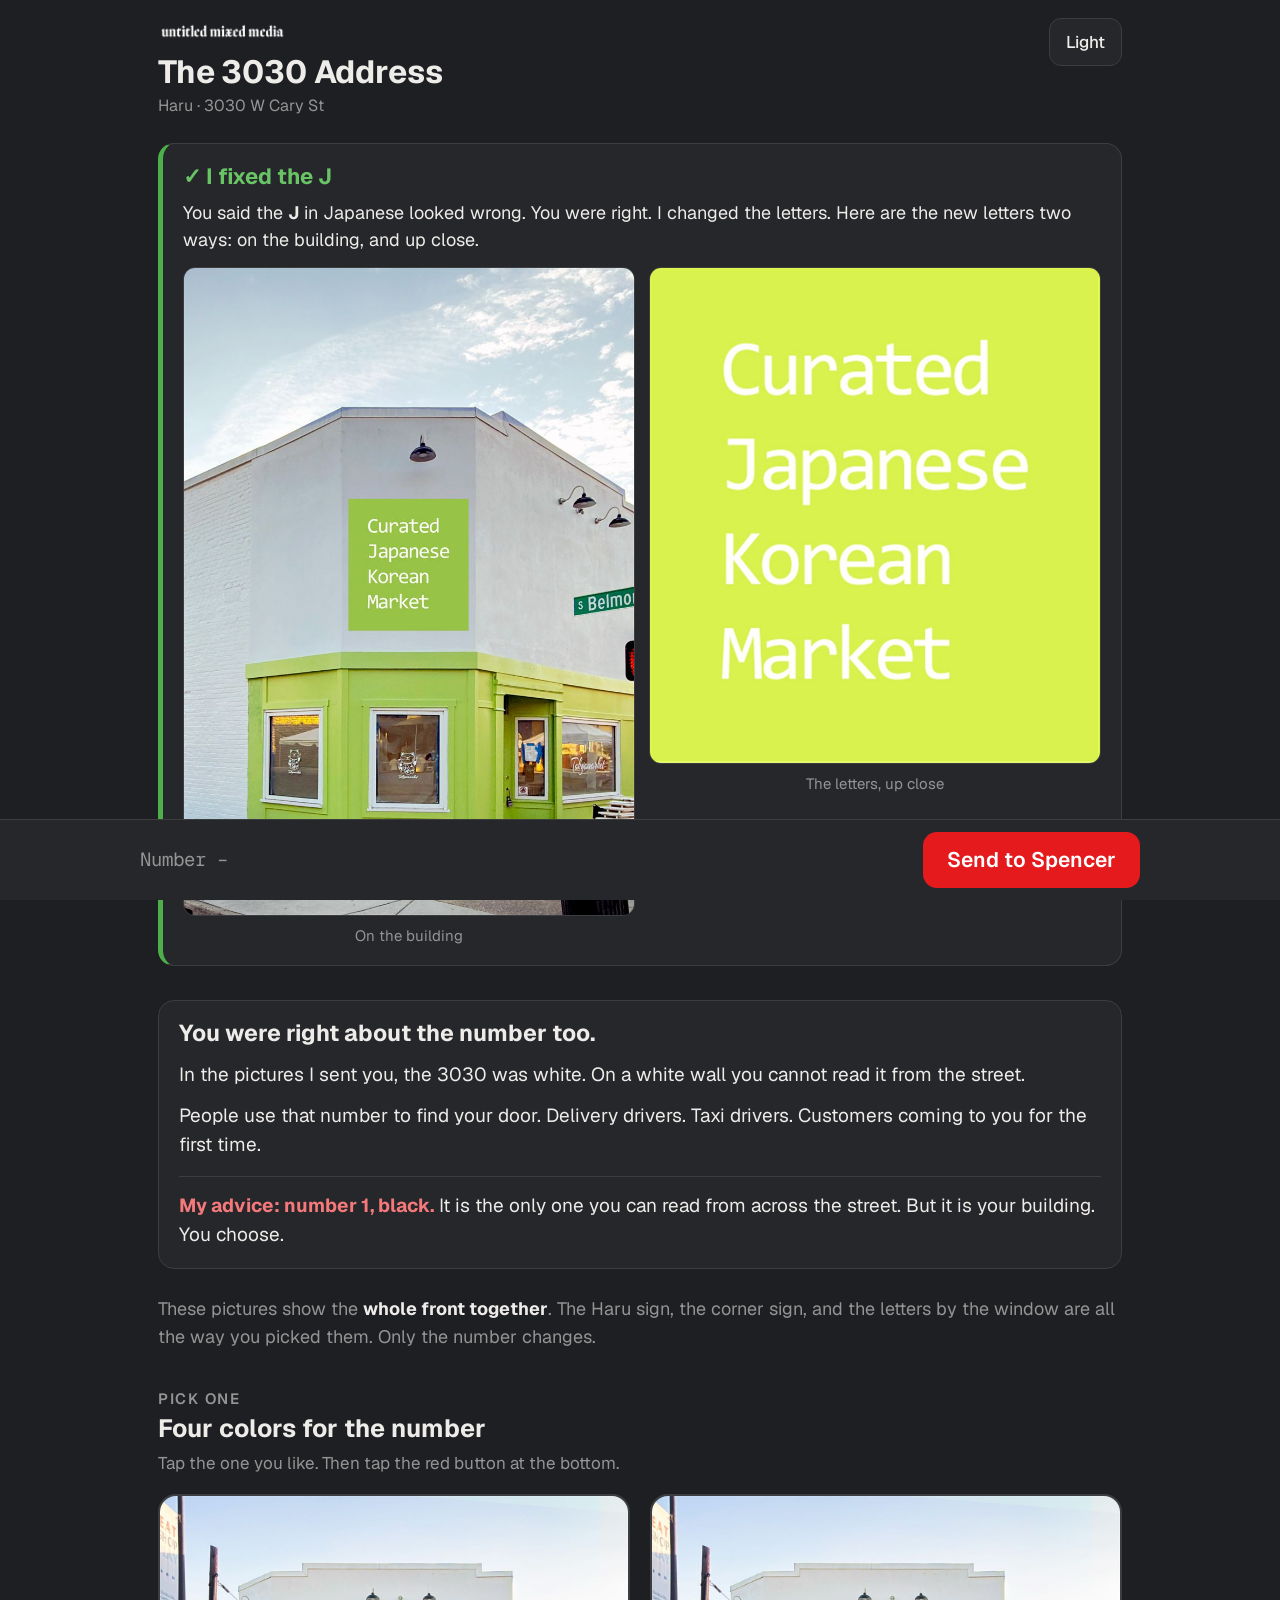
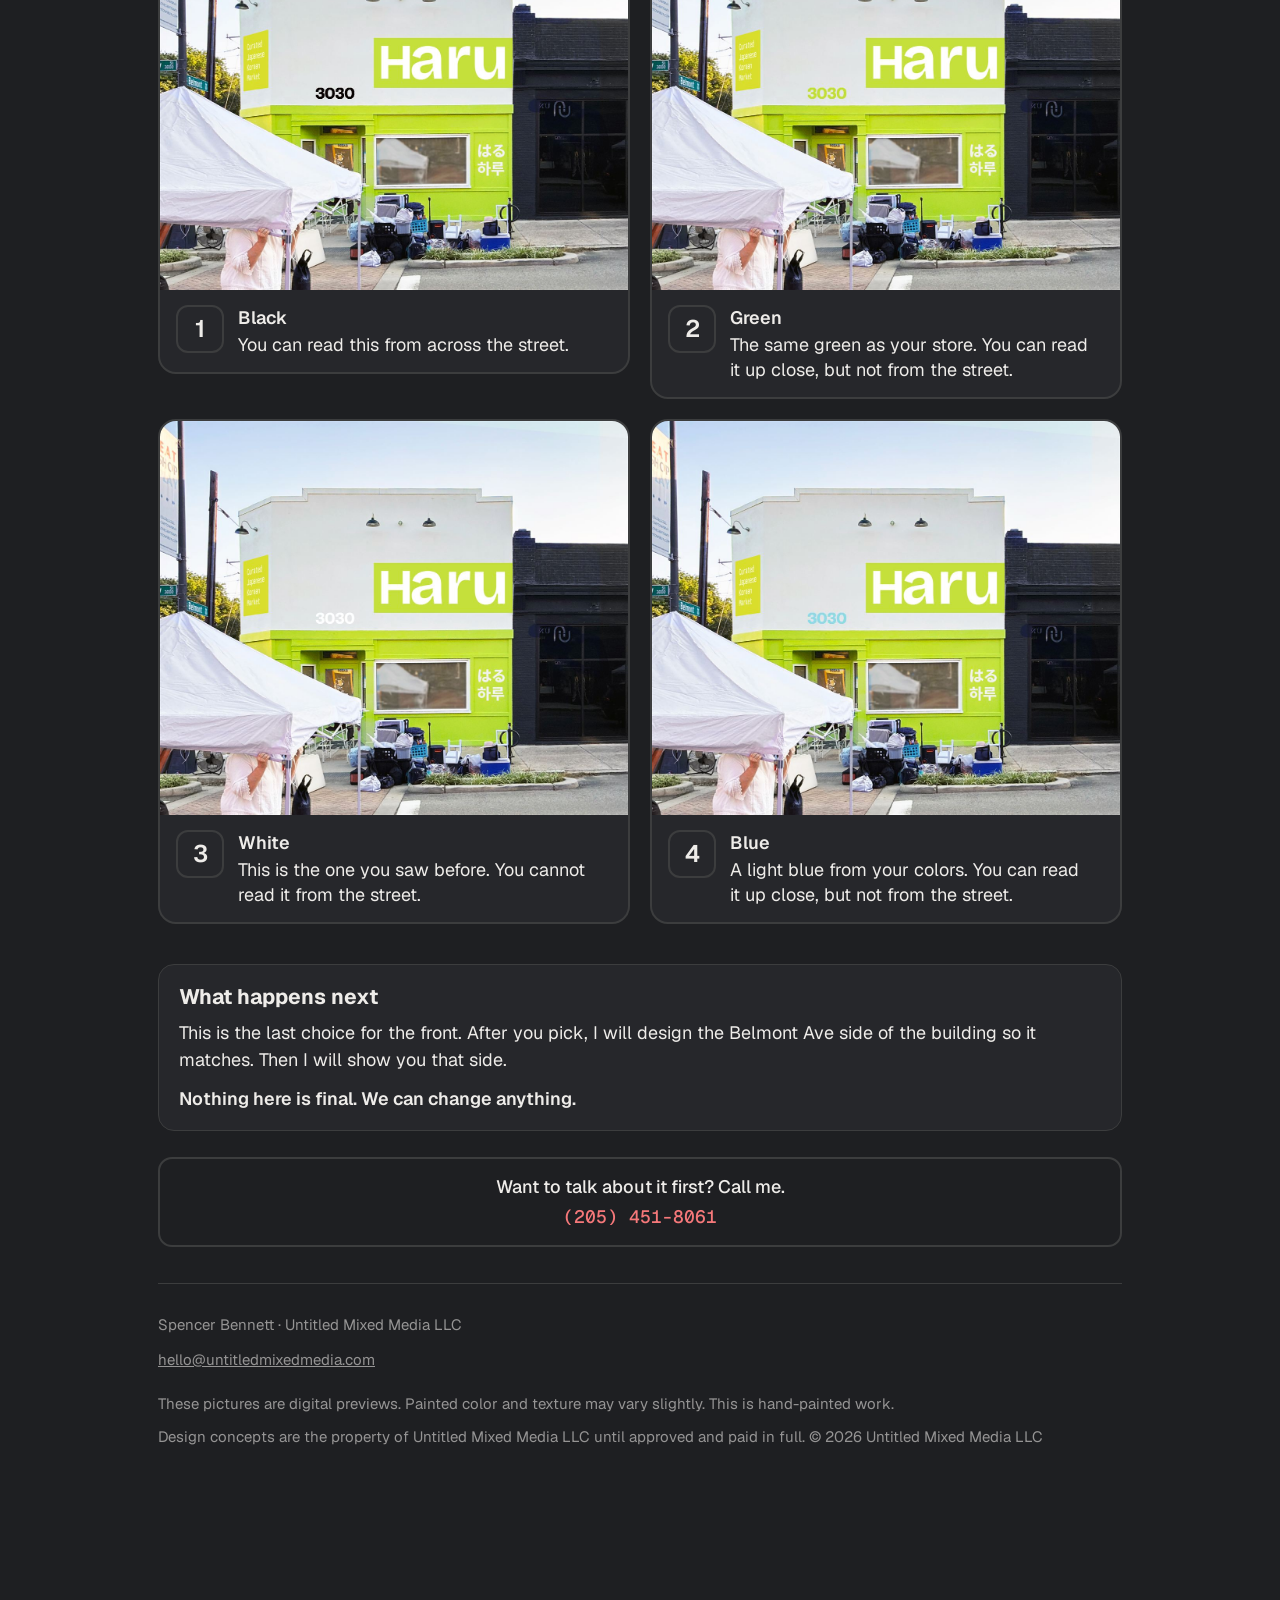
==== commit 18d444de: "Adopt Geist as the UMM interface face across all client pages Geist is SIL OFL 1.1, which makes it t" ====
--- a/address/index.html
+++ b/address/index.html
@@ -5,6 +5,7 @@
 <meta name="robots" content="noindex, nofollow">
 <meta name="viewport" content="width=device-width, initial-scale=1, viewport-fit=cover">
 <title>Haru - The 3030 Address</title>
+<link rel="stylesheet" href="../type.css">
 <style>
   :root{
     --bg:#1E1F22; --surface:#26272B; --line:#3C3D3E;
@@ -14,8 +15,8 @@
     --accent:#e41a1c; --accent-text:#F5787A;
     --ok:#4daf4a; --ok-text:#69C466;
     --wordmark-invert:0;
-    --font-ui:-apple-system,BlinkMacSystemFont,"SF Pro Text","Segoe UI","Helvetica Neue",Arial,sans-serif;
-    --font-mono:ui-monospace,"SF Mono",SFMono-Regular,Menlo,Consolas,monospace;
+    --font-ui:"Geist",-apple-system,BlinkMacSystemFont,"SF Pro Text","Segoe UI","Helvetica Neue",Arial,sans-serif;
+    --font-mono:"Geist Mono",ui-monospace,"SF Mono",SFMono-Regular,Menlo,Consolas,monospace;
   }
   [data-theme="light"]{
     --bg:#EEECE9; --surface:#FFFFFF; --line:#D0CFCD;
--- a/type.css
+++ b/type.css
@@ -0,0 +1,68 @@
+/* ===========================================================
+   Untitled Mixed Media - client-facing type system
+   Geist (SIL OFL 1.1) as the interface face.
+
+   Why Geist here: it is the only face in the UMM stack that is
+   openly licensed, so it is the only one that can legally ship as
+   a webfont in a client deliverable. Gotham is desktop-licensed
+   only; Canela, Lyon and Berkeley Mono are trial files. See
+   fonts/OFL.txt for the license that travels with these files.
+
+   Variable fonts: one 68 KB file covers every weight, versus
+   134 KB for three static cuts.
+   =========================================================== */
+
+@font-face{
+  font-family:"Geist";
+  src:url("fonts/geist-variable.woff2") format("woff2-variations"),
+      url("fonts/geist-variable.woff2") format("woff2");
+  font-weight:100 900;
+  font-style:normal;
+  font-display:swap;
+}
+
+@font-face{
+  font-family:"Geist Mono";
+  src:url("fonts/geist-mono-variable.woff2") format("woff2-variations"),
+      url("fonts/geist-mono-variable.woff2") format("woff2");
+  font-weight:100 900;
+  font-style:normal;
+  font-display:swap;
+}
+
+:root{
+  /* Stacks. The system font stays directly behind Geist: it is
+     metric-adjacent, already loaded, and keeps the page readable
+     during the swap and if the font ever fails to load. */
+  --font-ui:"Geist",-apple-system,BlinkMacSystemFont,"SF Pro Text","Segoe UI","Helvetica Neue",Arial,sans-serif;
+  --font-mono:"Geist Mono",ui-monospace,"SF Mono",SFMono-Regular,Menlo,Consolas,monospace;
+
+  /* Type scale, in rem so it respects the reader's own text-size
+     setting. Values match the sizes already validated on these
+     pages for an older reader working in a second language:
+     nothing meaningful sits below 15px. */
+  --t-caption: 0.9375rem;  /* 15 */
+  --t-small:   1.0625rem;  /* 17 */
+  --t-body:    1.1875rem;  /* 19 */
+  --t-sub:     1.3125rem;  /* 21 */
+  --t-head:    1.5625rem;  /* 25 */
+  --t-display: 2rem;       /* 32 */
+
+  /* Weight roles. Geist is variable, so these are exact, not
+     synthesized. Never faux-bold. */
+  --w-body:400;
+  --w-medium:500;
+  --w-strong:600;
+  --w-heading:700;
+
+  /* Line heights: looser for reading, tighter as type gets larger. */
+  --lh-body:1.55;
+  --lh-tight:1.25;
+  --lh-display:1.14;
+}
+
+/* Numbers that get read aloud or compared should line up. */
+.picks,.tel,.code{ font-variant-numeric:tabular-nums; font-feature-settings:"tnum" 1; }
+
+/* Geist has real kerning; let it work. */
+body{ font-kerning:normal; }
